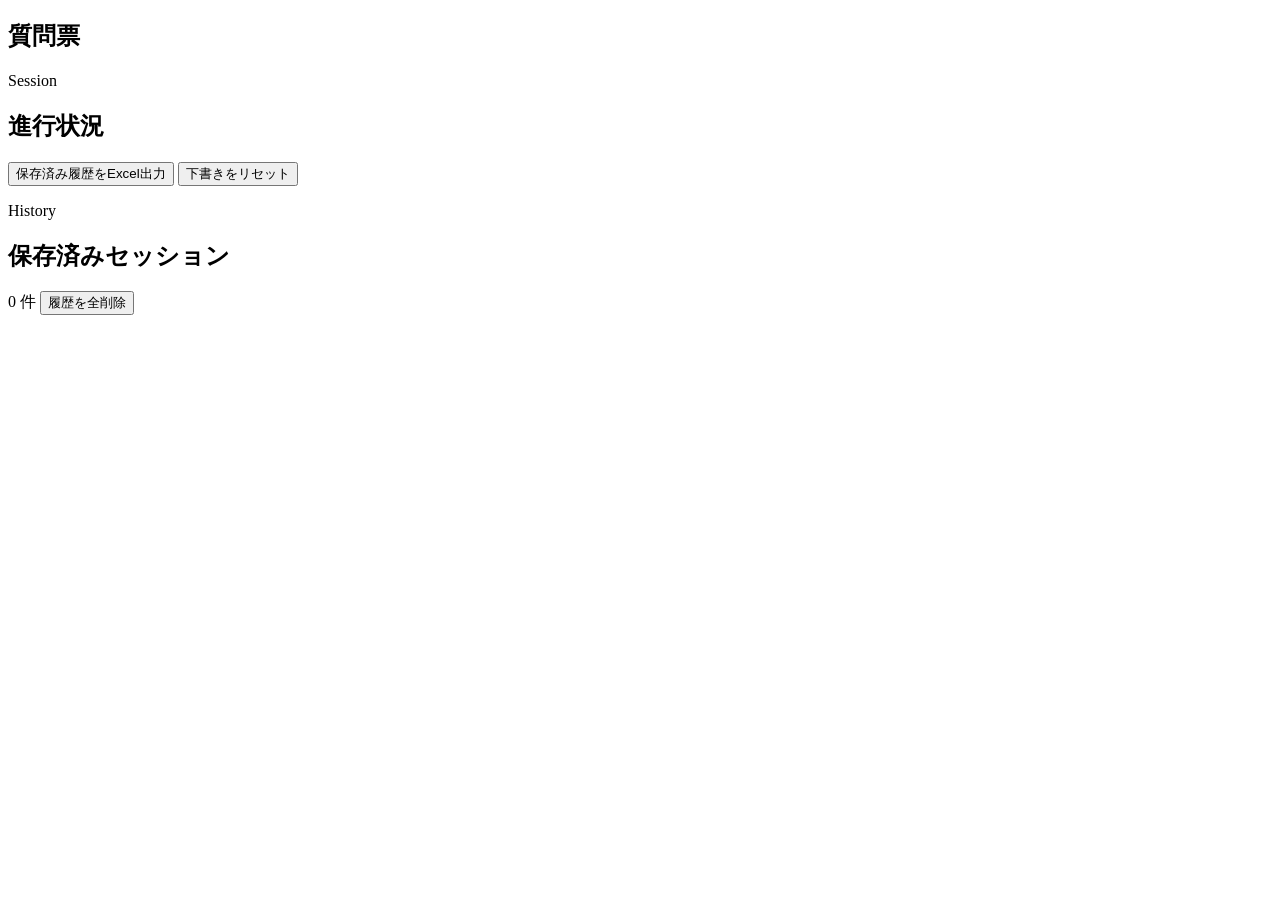
==== index.html @ f083ab48 "Add root questionnaire app entrypoint for GitHub Pages" ====
<!doctype html>
<html lang="ja">
  <head>
    <meta charset="UTF-8" />
    <meta
      name="viewport"
      content="width=device-width, initial-scale=1, viewport-fit=cover"
    />
    <meta name="theme-color" content="#f4efe6" />
    <meta name="apple-mobile-web-app-capable" content="yes" />
    <meta name="apple-mobile-web-app-status-bar-style" content="default" />
    <title>匂い研究 質問票アプリ</title>
    <link rel="stylesheet" href="./styles.css" />
  </head>
  <body>
    <div class="ambient ambient-left"></div>
    <div class="ambient ambient-right"></div>

    <main class="app-shell">
      <section class="hero panel">
        <h1>質問票</h1>
      </section>

      <section class="panel status-panel">
        <div class="panel-head">
          <div>
            <p class="eyebrow">Session</p>
            <h2>進行状況</h2>
          </div>
          <div class="panel-actions">
            <button id="exportAllButton" class="button-secondary" type="button">
              保存済み履歴をExcel出力
            </button>
            <button id="resetDraftButton" class="button-ghost" type="button">
              下書きをリセット
            </button>
          </div>
        </div>

        <div id="statusSummary" class="summary-grid"></div>
        <div id="flowStrip" class="flow-strip"></div>
      </section>

      <section class="panel view-panel" id="viewPanel"></section>

      <section class="panel history-panel">
        <div class="panel-head">
          <div>
            <p class="eyebrow">History</p>
            <h2>保存済みセッション</h2>
          </div>
          <div class="panel-actions">
            <span id="historyCount" class="badge-soft">0 件</span>
            <button id="clearHistoryButton" class="button-ghost danger" type="button">
              履歴を全削除
            </button>
          </div>
        </div>

        <div id="historyList" class="history-list"></div>
      </section>
    </main>

    <script src="./script.js"></script>
  </body>
</html>
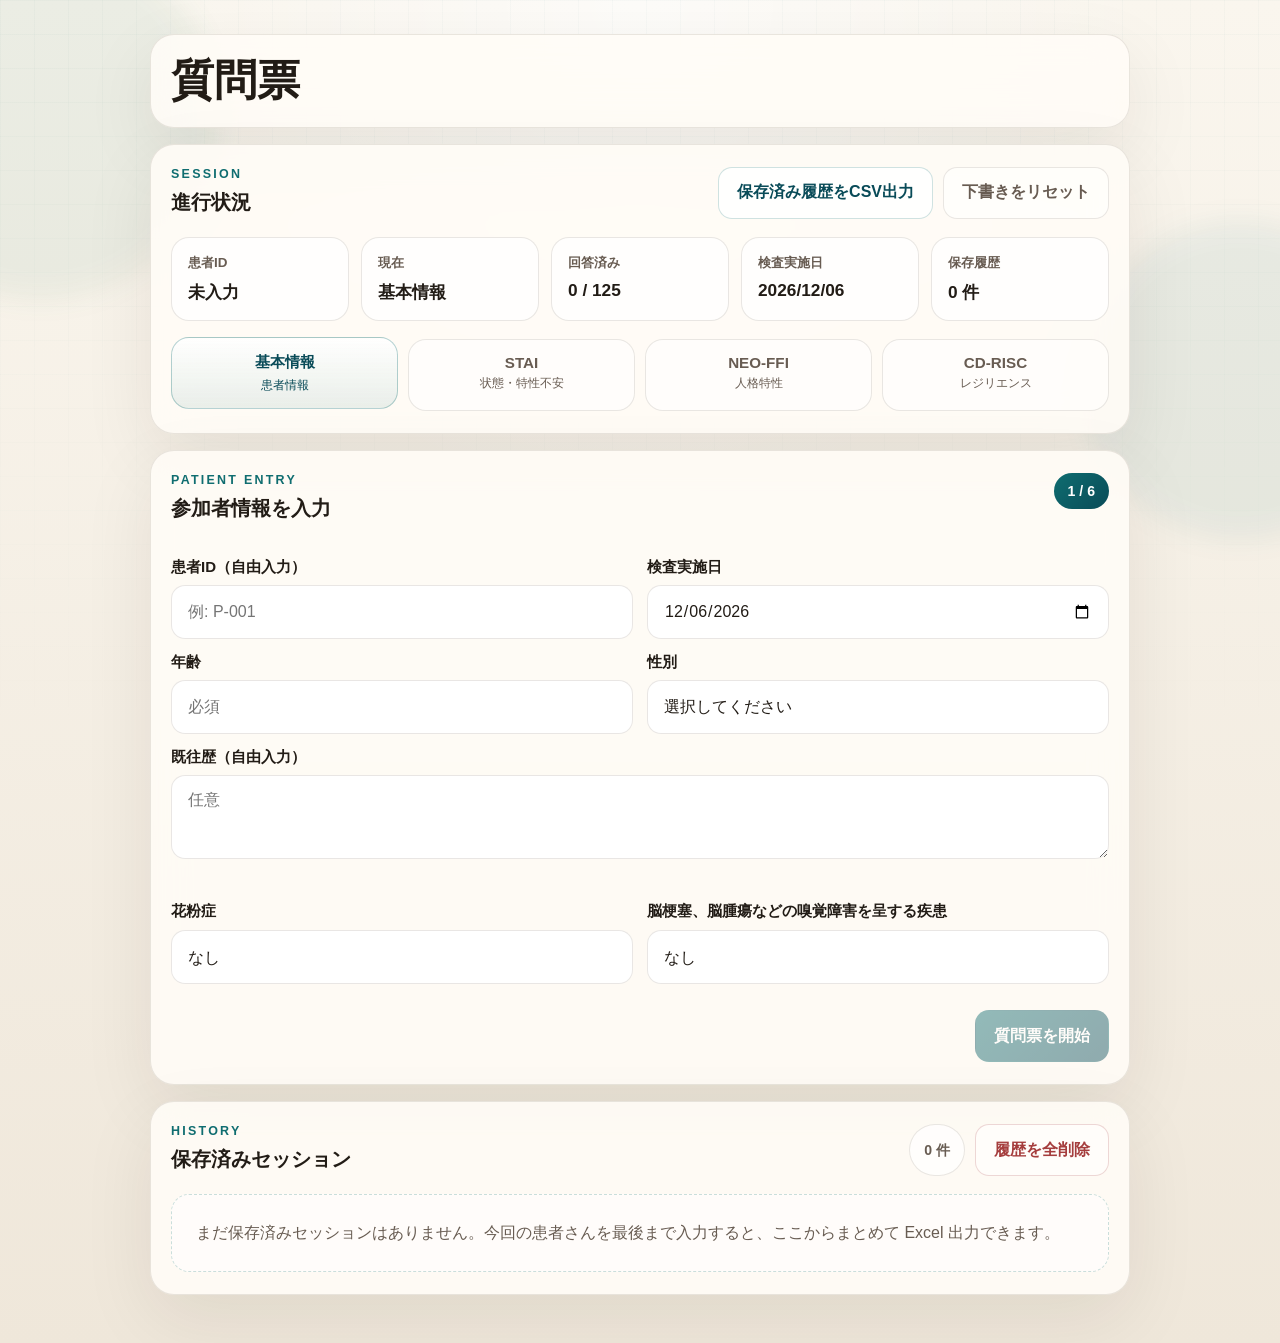
==== commit 513202ff: "Update questionnaire UI labels for CSV export" ====
--- a/index.html
+++ b/index.html
@@ -29,7 +29,7 @@
           </div>
           <div class="panel-actions">
             <button id="exportAllButton" class="button-secondary" type="button">
-              保存済み履歴をExcel出力
+              保存済み履歴をCSV出力
             </button>
             <button id="resetDraftButton" class="button-ghost" type="button">
               下書きをリセット
--- a/styles.css
+++ b/styles.css
@@ -0,0 +1,838 @@
+:root {
+  --bg-top: #faf6ee;
+  --bg-bottom: #efe7da;
+  --paper: rgba(255, 252, 247, 0.9);
+  --paper-strong: #fffdfa;
+  --line: rgba(73, 59, 42, 0.12);
+  --line-strong: rgba(73, 59, 42, 0.22);
+  --ink: #221c16;
+  --muted: #685c52;
+  --accent: #0f6d70;
+  --accent-strong: #094b58;
+  --accent-soft: rgba(15, 109, 112, 0.12);
+  --accent-soft-strong: rgba(15, 109, 112, 0.2);
+  --warm: #b87a2e;
+  --danger: #a53d3d;
+  --success: #2c7b58;
+  --shadow: 0 24px 72px rgba(37, 29, 18, 0.08);
+  --radius-xl: 30px;
+  --radius-lg: 24px;
+  --radius-md: 18px;
+  --radius-sm: 14px;
+  --sans:
+    "BIZ UDPGothic", "Hiragino Sans", "Yu Gothic", "Meiryo", sans-serif;
+}
+
+* {
+  box-sizing: border-box;
+}
+
+html,
+body {
+  min-height: 100%;
+  margin: 0;
+}
+
+body {
+  position: relative;
+  font-family: var(--sans);
+  color: var(--ink);
+  background:
+    radial-gradient(circle at top, rgba(255, 255, 255, 0.68), transparent 34%),
+    linear-gradient(180deg, var(--bg-top) 0%, var(--bg-bottom) 100%);
+}
+
+body::before {
+  content: "";
+  position: fixed;
+  inset: 0;
+  pointer-events: none;
+  background-image:
+    linear-gradient(rgba(15, 109, 112, 0.03) 1px, transparent 1px),
+    linear-gradient(90deg, rgba(15, 109, 112, 0.03) 1px, transparent 1px);
+  background-size: 34px 34px;
+  mask-image: linear-gradient(180deg, rgba(0, 0, 0, 0.8), transparent 85%);
+}
+
+button,
+input,
+select,
+textarea {
+  font: inherit;
+}
+
+button {
+  cursor: pointer;
+}
+
+.ambient {
+  position: fixed;
+  border-radius: 999px;
+  pointer-events: none;
+  filter: blur(14px);
+  opacity: 0.55;
+}
+
+.ambient-left {
+  width: 360px;
+  height: 360px;
+  top: -60px;
+  left: -140px;
+  background: rgba(44, 123, 88, 0.12);
+}
+
+.ambient-right {
+  width: 320px;
+  height: 320px;
+  right: -120px;
+  top: 220px;
+  background: rgba(15, 109, 112, 0.12);
+}
+
+.app-shell {
+  position: relative;
+  z-index: 1;
+  width: min(980px, calc(100% - 28px));
+  margin: 0 auto;
+  padding: max(18px, env(safe-area-inset-top)) 0 max(32px, env(safe-area-inset-bottom));
+}
+
+.panel {
+  margin: 16px 0;
+  padding: 22px 20px;
+  border-radius: var(--radius-lg);
+  border: 1px solid var(--line);
+  backdrop-filter: blur(18px);
+  background: var(--paper);
+  box-shadow: var(--shadow);
+}
+
+.hero {
+  display: grid;
+  gap: 18px;
+}
+
+.eyebrow {
+  margin: 0 0 8px;
+  font-size: 0.78rem;
+  font-weight: 700;
+  letter-spacing: 0.18em;
+  text-transform: uppercase;
+  color: var(--accent);
+}
+
+h1,
+h2,
+h3,
+p {
+  margin: 0;
+}
+
+h1 {
+  font-size: clamp(1.9rem, 5vw, 2.7rem);
+  line-height: 1.1;
+}
+
+h2 {
+  font-size: 1.24rem;
+}
+
+h3 {
+  font-size: 1rem;
+}
+
+.hero-copy,
+.subtle,
+.helper-text,
+.summary-copy,
+.field-note,
+.history-empty {
+  color: var(--muted);
+  line-height: 1.75;
+}
+
+.hero-badges,
+.panel-actions,
+.status-tags,
+.choice-grid,
+.nav-row,
+.history-actions,
+.summary-card-list {
+  display: flex;
+  flex-wrap: wrap;
+  gap: 10px;
+}
+
+.badge,
+.badge-soft,
+.badge-pill,
+.mini-badge {
+  display: inline-flex;
+  align-items: center;
+  justify-content: center;
+  min-height: 36px;
+  padding: 0 14px;
+  border-radius: 999px;
+  font-size: 0.88rem;
+  font-weight: 700;
+  white-space: nowrap;
+}
+
+.badge {
+  color: var(--accent-strong);
+  background: rgba(255, 255, 255, 0.78);
+  border: 1px solid var(--line);
+}
+
+.badge-soft {
+  color: var(--muted);
+  background: rgba(255, 255, 255, 0.65);
+  border: 1px solid var(--line);
+}
+
+.badge-pill {
+  color: #fff;
+  background: linear-gradient(135deg, var(--accent), var(--accent-strong));
+}
+
+.mini-badge {
+  min-height: 30px;
+  padding: 0 12px;
+  font-size: 0.8rem;
+  color: var(--accent-strong);
+  background: var(--accent-soft);
+  border: 1px solid var(--accent-soft-strong);
+}
+
+.panel-head {
+  display: flex;
+  align-items: flex-start;
+  justify-content: space-between;
+  gap: 16px;
+  margin-bottom: 18px;
+}
+
+.summary-grid {
+  display: grid;
+  grid-template-columns: repeat(auto-fit, minmax(140px, 1fr));
+  gap: 12px;
+  margin-bottom: 18px;
+}
+
+.summary-card {
+  padding: 16px;
+  border-radius: var(--radius-md);
+  background: rgba(255, 255, 255, 0.72);
+  border: 1px solid var(--line);
+}
+
+.summary-card-label {
+  margin-bottom: 8px;
+  font-size: 0.84rem;
+  font-weight: 700;
+  color: var(--muted);
+}
+
+.summary-card-value {
+  font-size: 1.08rem;
+  font-weight: 700;
+}
+
+.summary-card-value.small {
+  font-size: 0.96rem;
+}
+
+.flow-strip {
+  display: grid;
+  grid-template-columns: repeat(4, minmax(0, 1fr));
+  gap: 10px;
+}
+
+.flow-chip {
+  position: relative;
+  padding: 14px 12px;
+  border-radius: var(--radius-md);
+  border: 1px solid var(--line);
+  background: rgba(255, 255, 255, 0.62);
+  text-align: center;
+  color: var(--muted);
+  transition:
+    transform 0.18s ease,
+    border-color 0.18s ease,
+    background 0.18s ease;
+}
+
+.flow-chip.current {
+  color: var(--accent-strong);
+  border-color: rgba(15, 109, 112, 0.3);
+  background: linear-gradient(180deg, rgba(255, 255, 255, 0.86), rgba(15, 109, 112, 0.09));
+  transform: translateY(-2px);
+}
+
+.flow-chip.done {
+  color: var(--success);
+  border-color: rgba(44, 123, 88, 0.28);
+  background: rgba(44, 123, 88, 0.1);
+}
+
+.flow-chip-title {
+  display: block;
+  font-size: 0.95rem;
+  font-weight: 700;
+}
+
+.flow-chip-sub {
+  display: block;
+  margin-top: 4px;
+  font-size: 0.78rem;
+}
+
+.view-panel {
+  min-height: 360px;
+}
+
+.screen-head {
+  display: flex;
+  align-items: flex-start;
+  justify-content: space-between;
+  gap: 14px;
+  margin-bottom: 18px;
+}
+
+.screen-copy {
+  margin-top: 10px;
+}
+
+.screen-shell {
+  display: grid;
+  gap: 18px;
+  animation: fadeUp 0.25s ease;
+}
+
+.screen-subgrid,
+.instrument-grid,
+.result-grid,
+.calibration-controls,
+.question-grid {
+  display: grid;
+  gap: 14px;
+}
+
+.screen-subgrid {
+  grid-template-columns: repeat(2, minmax(0, 1fr));
+}
+
+.screen-subgrid > * {
+  min-width: 0;
+}
+
+.field-span-full {
+  grid-column: 1 / -1;
+}
+
+.field-stack {
+  display: grid;
+  gap: 8px;
+  min-width: 0;
+}
+
+.field-label {
+  font-size: 0.94rem;
+  font-weight: 700;
+}
+
+.field-label-equal {
+  display: flex;
+  align-items: flex-end;
+  min-height: 3.1rem;
+  line-height: 1.45;
+}
+
+.text-input,
+.select-input,
+.number-input,
+.text-area {
+  display: block;
+  min-width: 0;
+  min-inline-size: 0;
+  max-width: 100%;
+  width: 100%;
+  min-height: 54px;
+  border: 1px solid var(--line);
+  border-radius: var(--radius-sm);
+  padding: 14px 16px;
+  color: var(--ink);
+  background: rgba(255, 255, 255, 0.92);
+  transition:
+    border-color 0.18s ease,
+    box-shadow 0.18s ease,
+    transform 0.18s ease;
+}
+
+.text-input:focus,
+.select-input:focus,
+.number-input:focus,
+.text-area:focus {
+  outline: none;
+  border-color: rgba(15, 109, 112, 0.5);
+  box-shadow: 0 0 0 4px rgba(15, 109, 112, 0.12);
+}
+
+.select-input {
+  appearance: none;
+}
+
+.text-input[type="date"] {
+  appearance: none;
+  -webkit-appearance: none;
+  line-height: 1.25;
+}
+
+.text-input[type="date"]::-webkit-date-and-time-value {
+  min-height: 1.25em;
+  text-align: left;
+}
+
+.text-input[type="date"]::-webkit-calendar-picker-indicator {
+  margin: 0;
+}
+
+.text-area {
+  min-height: 0;
+}
+
+.instrument-grid {
+  grid-template-columns: repeat(auto-fit, minmax(260px, 1fr));
+}
+
+.instrument-card,
+.question-card,
+.calibration-card,
+.summary-callout,
+.history-item {
+  padding: 18px;
+  border-radius: var(--radius-md);
+  background: rgba(255, 255, 255, 0.74);
+  border: 1px solid var(--line);
+}
+
+.instrument-card h3,
+.question-title {
+  margin-bottom: 6px;
+}
+
+.question-card {
+  display: grid;
+  gap: 14px;
+}
+
+.question-title {
+  display: flex;
+  align-items: flex-start;
+  gap: 10px;
+  line-height: 1.6;
+}
+
+.question-number {
+  flex: 0 0 auto;
+  color: var(--accent-strong);
+  font-weight: 700;
+}
+
+.question-meta {
+  display: flex;
+  justify-content: space-between;
+  gap: 10px;
+  color: var(--muted);
+  font-size: 0.86rem;
+}
+
+.choice-grid {
+  display: grid;
+  grid-template-columns: repeat(var(--choice-count, 4), minmax(0, 1fr));
+  gap: 8px;
+}
+
+.choice-button {
+  min-height: 56px;
+  padding: 10px 8px;
+  border-radius: var(--radius-sm);
+  border: 1px solid var(--line);
+  background: rgba(255, 255, 255, 0.82);
+  color: var(--ink);
+  font-size: 0.85rem;
+  line-height: 1.35;
+  text-align: center;
+  transition:
+    transform 0.14s ease,
+    border-color 0.14s ease,
+    box-shadow 0.14s ease,
+    background 0.14s ease;
+}
+
+.choice-button:hover,
+.choice-button:focus-visible {
+  transform: translateY(-1px);
+  border-color: rgba(15, 109, 112, 0.3);
+  box-shadow: 0 10px 18px rgba(15, 109, 112, 0.1);
+  outline: none;
+}
+
+.choice-button.selected {
+  color: #fff;
+  border-color: rgba(15, 109, 112, 0.4);
+  background: linear-gradient(135deg, var(--accent), var(--accent-strong));
+}
+
+.choice-value {
+  display: block;
+  margin-bottom: 4px;
+  font-size: 0.8rem;
+  opacity: 0.82;
+}
+
+.section-progress {
+  font-size: 0.9rem;
+  font-weight: 700;
+  color: var(--warm);
+}
+
+.nav-row {
+  align-items: center;
+  justify-content: space-between;
+  margin-top: 8px;
+}
+
+.nav-row-end {
+  justify-content: flex-end;
+}
+
+.button-primary,
+.button-secondary,
+.button-ghost {
+  min-height: 52px;
+  padding: 0 18px;
+  border-radius: var(--radius-sm);
+  border: 1px solid transparent;
+  font-weight: 700;
+  transition:
+    transform 0.16s ease,
+    box-shadow 0.16s ease,
+    opacity 0.16s ease,
+    border-color 0.16s ease;
+}
+
+.button-primary:hover,
+.button-secondary:hover,
+.button-ghost:hover,
+.button-primary:focus-visible,
+.button-secondary:focus-visible,
+.button-ghost:focus-visible {
+  transform: translateY(-1px);
+  outline: none;
+}
+
+.button-primary {
+  color: #fff;
+  background: linear-gradient(135deg, var(--accent), var(--accent-strong));
+  box-shadow: 0 14px 24px rgba(15, 109, 112, 0.18);
+}
+
+.button-secondary {
+  color: var(--accent-strong);
+  background: rgba(255, 255, 255, 0.84);
+  border-color: rgba(15, 109, 112, 0.2);
+}
+
+.button-ghost {
+  color: var(--muted);
+  background: rgba(255, 255, 255, 0.56);
+  border-color: var(--line);
+}
+
+.button-ghost.danger {
+  color: var(--danger);
+  border-color: rgba(165, 61, 61, 0.2);
+}
+
+.button-primary:disabled,
+.button-secondary:disabled,
+.button-ghost:disabled {
+  cursor: not-allowed;
+  transform: none;
+  opacity: 0.45;
+  box-shadow: none;
+}
+
+.calibration-card {
+  display: grid;
+  gap: 16px;
+}
+
+.calibration-bar-wrap,
+.vas-track-wrap {
+  overflow-x: auto;
+  padding-bottom: 8px;
+}
+
+.calibration-bar-shell,
+.vas-track-shell {
+  display: inline-flex;
+  flex-direction: column;
+  gap: 10px;
+}
+
+.vas-track-shell {
+  width: calc(var(--vas-width) + (var(--vas-label-offset) * 2));
+}
+
+.calibration-bar,
+.vas-track {
+  position: relative;
+  height: 56px;
+  border-radius: 999px;
+  background:
+    linear-gradient(180deg, rgba(15, 109, 112, 0.12), rgba(15, 109, 112, 0.05)),
+    #ffffff;
+  border: 1px solid rgba(15, 109, 112, 0.22);
+}
+
+.vas-track {
+  width: var(--vas-width);
+  margin-inline: var(--vas-label-offset);
+}
+
+.calibration-bar::before,
+.vas-track::before {
+  content: "";
+  position: absolute;
+  left: 12px;
+  right: 12px;
+  top: 50%;
+  height: 4px;
+  border-radius: 999px;
+  background: linear-gradient(90deg, rgba(15, 109, 112, 0.4), rgba(15, 109, 112, 0.85));
+  transform: translateY(-50%);
+}
+
+.calibration-bar::after,
+.vas-track::after {
+  content: "";
+  position: absolute;
+  inset: 10px 12px;
+  border-radius: 999px;
+  border: 1px dashed rgba(15, 109, 112, 0.16);
+}
+
+.calibration-tick,
+.vas-tick {
+  position: absolute;
+  top: 14px;
+  bottom: 14px;
+  width: 1px;
+  background: rgba(34, 28, 22, 0.1);
+}
+
+.calibration-marker,
+.vas-marker {
+  position: absolute;
+  top: 8px;
+  width: 28px;
+  height: 40px;
+  border-radius: 999px;
+  background: linear-gradient(180deg, #fff, #dff3f3);
+  border: 2px solid var(--accent);
+  box-shadow: 0 14px 24px rgba(15, 109, 112, 0.2);
+  transform: translateX(-50%);
+}
+
+.calibration-readout,
+.vas-readout {
+  font-size: 0.92rem;
+  font-weight: 700;
+  color: var(--accent-strong);
+}
+
+.calibration-button-row {
+  display: flex;
+  flex-wrap: wrap;
+  gap: 8px;
+}
+
+.mini-button {
+  min-height: 42px;
+  min-width: 64px;
+  padding: 0 14px;
+  border-radius: 12px;
+  border: 1px solid var(--line);
+  background: rgba(255, 255, 255, 0.88);
+  font-weight: 700;
+}
+
+.vas-card {
+  display: grid;
+  gap: 16px;
+}
+
+.vas-label-row {
+  display: grid;
+  grid-template-columns: repeat(2, var(--vas-label-offset));
+  justify-content: space-between;
+  width: 100%;
+  font-size: 0.88rem;
+  color: var(--muted);
+}
+
+.vas-label-row span {
+  text-align: center;
+}
+
+.vas-clear {
+  justify-self: start;
+}
+
+.summary-callout {
+  display: grid;
+  gap: 16px;
+}
+
+.result-grid {
+  grid-template-columns: repeat(auto-fit, minmax(160px, 1fr));
+}
+
+.result-card {
+  padding: 16px;
+  border-radius: var(--radius-sm);
+  background: rgba(255, 255, 255, 0.78);
+  border: 1px solid var(--line);
+}
+
+.result-card-label {
+  margin-bottom: 8px;
+  font-size: 0.84rem;
+  font-weight: 700;
+  color: var(--muted);
+}
+
+.result-card-value {
+  font-size: 1.16rem;
+  font-weight: 700;
+}
+
+.history-list {
+  display: grid;
+  gap: 12px;
+}
+
+.history-item {
+  display: grid;
+  gap: 12px;
+}
+
+.history-topline {
+  display: flex;
+  justify-content: space-between;
+  gap: 12px;
+  align-items: flex-start;
+}
+
+.history-title {
+  font-size: 1rem;
+  font-weight: 700;
+}
+
+.history-meta {
+  color: var(--muted);
+  font-size: 0.88rem;
+}
+
+.history-scores {
+  display: flex;
+  flex-wrap: wrap;
+  gap: 8px;
+}
+
+.empty-state {
+  padding: 24px;
+  border-radius: var(--radius-md);
+  border: 1px dashed rgba(15, 109, 112, 0.22);
+  background: rgba(255, 255, 255, 0.55);
+}
+
+.mono {
+  font-family: "SF Mono", "Menlo", "Consolas", monospace;
+}
+
+@keyframes fadeUp {
+  from {
+    opacity: 0;
+    transform: translateY(8px);
+  }
+
+  to {
+    opacity: 1;
+    transform: translateY(0);
+  }
+}
+
+@media (max-width: 840px) {
+  .app-shell {
+    width: min(100%, calc(100% - 20px));
+  }
+
+  .panel,
+  .hero {
+    padding: 18px 16px;
+  }
+
+  .panel-head,
+  .screen-head,
+  .history-topline {
+    flex-direction: column;
+    align-items: stretch;
+  }
+
+  .flow-strip {
+    grid-template-columns: repeat(2, minmax(0, 1fr));
+  }
+
+  .choice-button {
+    min-height: 52px;
+    padding: 9px 6px;
+    font-size: 0.8rem;
+  }
+
+  .choice-value {
+    font-size: 0.74rem;
+  }
+}
+
+@media (max-width: 700px) {
+  .choice-grid {
+    grid-template-columns: repeat(2, minmax(0, 1fr));
+  }
+}
+
+@media (max-width: 560px) {
+  .flow-strip,
+  .choice-grid,
+  .summary-grid,
+  .result-grid {
+    grid-template-columns: 1fr;
+  }
+
+  .screen-subgrid {
+    grid-template-columns: 1fr;
+  }
+
+  .nav-row {
+    flex-direction: column-reverse;
+    align-items: stretch;
+  }
+
+  .button-primary,
+  .button-secondary,
+  .button-ghost {
+    width: 100%;
+  }
+}
